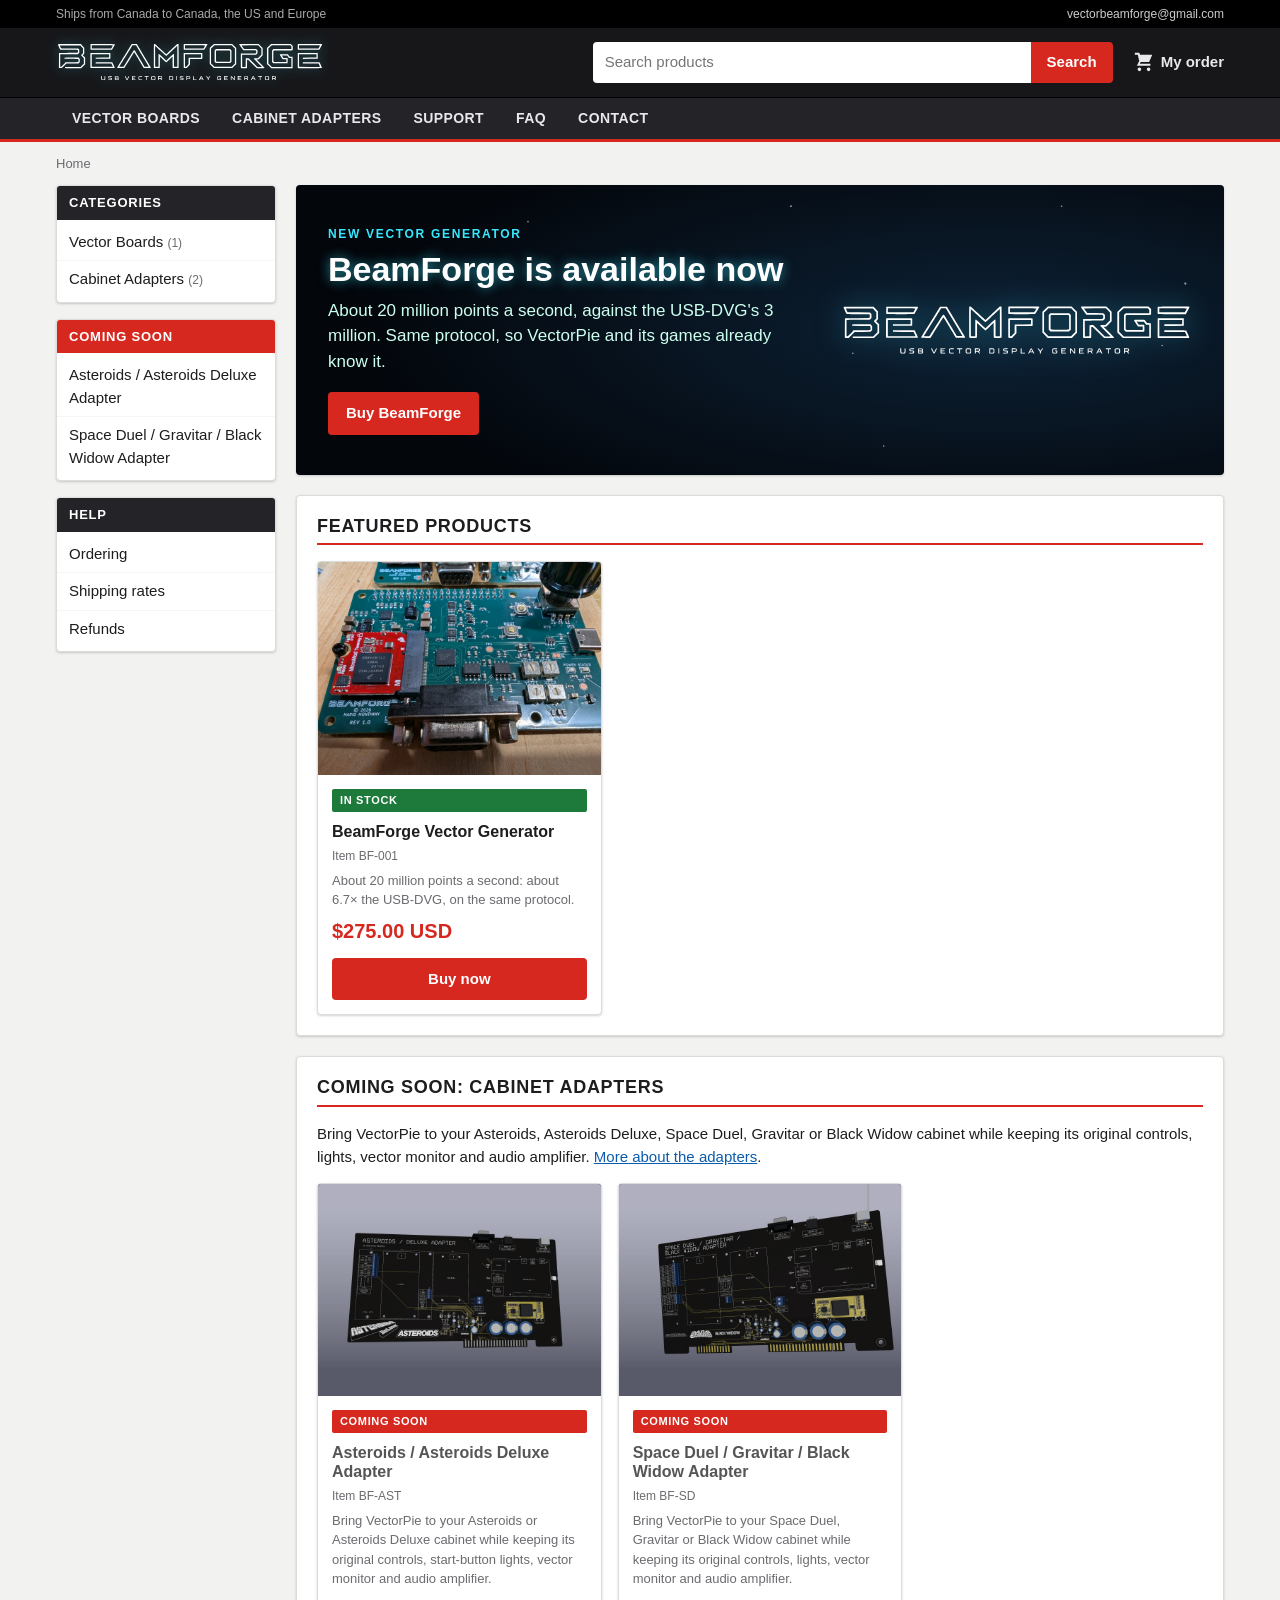
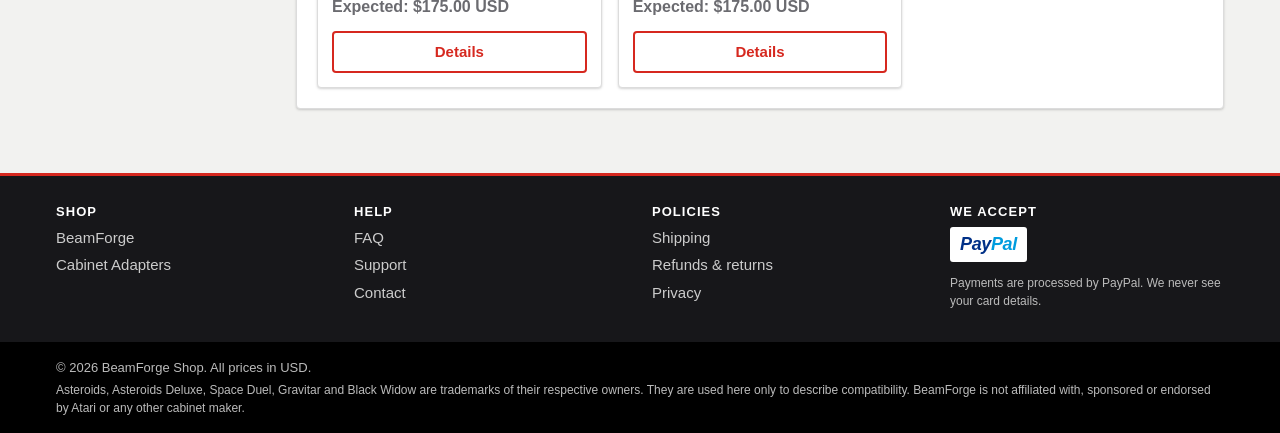
==== website/index.html @ 4fb69a4a "Add BeamForge Shop website and GitHub Pages workflow Static store for BeamForge (275 USD, PayPal hos" ====
<!doctype html>
<html lang="en">
<head>
<meta charset="utf-8">
<meta name="viewport" content="width=device-width, initial-scale=1">
<title>BeamForge Shop: vector generator boards</title>
<meta name="description" content="BeamForge vector generator board for VectorPie: about 20 million points a second on the USB-DVG protocol. Available now.">
<link rel="icon" href="assets/favicon.svg" type="image/svg+xml">
<link rel="stylesheet" href="css/style.css">
<script src="js/products.js" defer></script>
<script src="js/site.js" defer></script>
</head>
<body data-nav="home">
<header id="site-header"></header>
<nav id="crumbs" aria-label="Breadcrumb" data-crumbs="Home"></nav>

<div class="wrap layout">
  <aside id="sidebar" aria-label="Categories"></aside>
  <main>
    <section class="banner" aria-labelledby="banner-title">
      <div class="banner-text">
        <div class="kicker">NEW VECTOR GENERATOR</div>
        <h1 id="banner-title">BeamForge is available now</h1>
        <p>About 20 million points a second, against the USB-DVG's 3 million. Same protocol, so VectorPie and its games already know it.</p>
        <div class="btns">
          <a class="btn" href="beamforge.html">Buy BeamForge</a>
        </div>
      </div>
      <a class="banner-logo" href="beamforge.html" aria-label="BeamForge"><img src="assets/beamforge-logo.svg" alt="BeamForge logo"></a>
    </section>

    <section class="panel">
      <h2 class="section-title" data-grid-title>Featured products</h2>
      <div class="grid" data-grid="featured"></div>
    </section>

    <section class="panel">
      <h2 class="section-title">Coming soon: cabinet adapters</h2>
      <p>Bring VectorPie to your Asteroids, Asteroids Deluxe, Space Duel, Gravitar or Black Widow cabinet while keeping its original controls, lights, vector monitor and audio amplifier. <a href="adapters.html">More about the adapters</a>.</p>
      <div class="grid" data-grid="coming-soon"></div>
    </section>

  </main>
</div>

<footer id="site-footer"></footer>
<noscript><p class="wrap">This shop needs JavaScript to show products and the PayPal button.</p></noscript>
</body>
</html>
---- website/css/style.css ----
/* BeamForge Shop: classic arcade parts store look. */

:root {
  --bg: #f2f2f0;
  --panel: #ffffff;
  --text: #1d1d1f;
  --muted: #6b6b70;
  --line: #dcdcdc;
  --stripe: #f6f6f4;
  --dark: #17171a;
  --dark-2: #232328;
  --dark-text: #e9e9ec;
  --accent: #d6281f;       /* arcade red: prices, buttons */
  --accent-dark: #a91c14;
  --ok: #1d7a3a;
  --vector: #38e8ff;       /* vector glow in illustrations */
  --shadow: 0 1px 3px rgba(0, 0, 0, .12), 0 1px 2px rgba(0, 0, 0, .06);
  --radius: 4px;
  --font: -apple-system, BlinkMacSystemFont, "Segoe UI", Roboto, "Helvetica Neue", Arial, sans-serif;
}

* { box-sizing: border-box; }
html { -webkit-text-size-adjust: 100%; }
body { margin: 0; background: var(--bg); color: var(--text); font: 15px/1.5 var(--font); }
img { max-width: 100%; height: auto; display: block; }
a { color: #0b5cad; }
a:hover { color: var(--accent); }
h1, h2, h3, h4 { line-height: 1.2; margin: 0 0 .5em; }
.wrap { max-width: 1200px; margin: 0 auto; padding: 0 16px; }
.small { font-size: 12px; }
.sr-only { position: absolute; width: 1px; height: 1px; overflow: hidden; clip: rect(0 0 0 0); white-space: nowrap; }
.tba { color: var(--muted); font-style: italic; }
[hidden] { display: none !important; }

/* ---------- header ---------- */
.topbar { background: #000; color: #aaa; font-size: 12px; }
.topbar .wrap { display: flex; justify-content: space-between; gap: 12px; padding-top: 5px; padding-bottom: 5px; }
.topbar a { color: #ccc; text-decoration: none; }
.masthead { background: var(--dark); color: var(--dark-text); }
.masthead .wrap { display: flex; align-items: center; gap: 20px; padding-top: 14px; padding-bottom: 14px; }
.logo { display: flex; align-items: center; text-decoration: none; flex: none; }
.logo img { display: block; filter: drop-shadow(0 0 6px rgba(56, 232, 255, .45)); }
.search { flex: 1; display: flex; max-width: 520px; margin-left: auto; }
.search input { flex: 1; min-width: 0; border: 0; padding: 9px 12px; border-radius: var(--radius) 0 0 var(--radius); font: inherit; }
.search button { border: 0; background: var(--accent); color: #fff; font: inherit; font-weight: 600; padding: 0 16px; border-radius: 0 var(--radius) var(--radius) 0; cursor: pointer; }
.search button:hover { background: var(--accent-dark); }
.my-order { display: flex; align-items: center; gap: 6px; color: var(--dark-text); text-decoration: none; font-weight: 600; flex: none; }
.my-order:hover { color: #fff; }
.menu-toggle { display: none; background: none; border: 0; padding: 6px; cursor: pointer; }
.menu-toggle span { display: block; width: 22px; height: 2px; background: #fff; margin: 4px 0; }

.catbar { background: var(--dark-2); border-top: 1px solid #000; border-bottom: 3px solid var(--accent); }
.catbar .wrap { display: flex; flex-wrap: wrap; }
.catbar a { color: var(--dark-text); text-decoration: none; padding: 10px 16px; font-weight: 600; font-size: 14px; text-transform: uppercase; letter-spacing: .03em; }
.catbar a:hover, .catbar a[aria-current] { background: var(--accent); color: #fff; }

/* ---------- breadcrumbs ---------- */
#crumbs ol { list-style: none; margin: 0; padding: 12px 0; display: flex; flex-wrap: wrap; font-size: 13px; color: var(--muted); }
#crumbs li + li::before { content: "›"; margin: 0 8px; color: #999; }
#crumbs a { color: var(--muted); }

/* ---------- layout ---------- */
.layout { display: grid; grid-template-columns: 220px 1fr; gap: 20px; align-items: start; padding-bottom: 32px; }
main { min-width: 0; }
.panel { background: var(--panel); border: 1px solid var(--line); border-radius: var(--radius); box-shadow: var(--shadow); padding: 20px; margin-bottom: 20px; }
.section-title { font-size: 18px; text-transform: uppercase; letter-spacing: .04em; border-bottom: 2px solid var(--accent); padding-bottom: 6px; margin: 0 0 16px; }

/* ---------- sidebar ---------- */
.side-box { background: var(--panel); border: 1px solid var(--line); border-radius: var(--radius); box-shadow: var(--shadow); margin-bottom: 16px; overflow: hidden; }
.side-box h3 { background: var(--dark-2); color: #fff; font-size: 13px; text-transform: uppercase; letter-spacing: .06em; margin: 0; padding: 9px 12px; }
.side-soon h3 { background: var(--accent); }
.side-list { list-style: none; margin: 0; padding: 4px 0; }
.side-list li { border-bottom: 1px solid var(--stripe); padding: 7px 12px; }
.side-list li:last-child { border-bottom: 0; }
.side-list a { text-decoration: none; color: var(--text); }
.side-list a:hover { color: var(--accent); }
.count { color: var(--muted); font-size: 12px; }

/* ---------- banner ---------- */
.banner { position: relative; overflow: hidden; background: #050a12 url("../assets/banner.svg") center / cover no-repeat; color: #fff; border-radius: var(--radius); box-shadow: var(--shadow); padding: 40px 32px; margin-bottom: 20px; min-height: 240px; display: flex; align-items: center; gap: 32px; }
.banner-text { flex: 1 1 auto; min-width: 0; }
.banner-logo { flex: 0 1 380px; display: block; color: #fff; filter: drop-shadow(0 0 14px rgba(56, 232, 255, .55)); }
.banner-logo img { display: block; width: 100%; height: auto; }
.banner h1 { font-size: 34px; margin: 0 0 8px; text-shadow: 0 0 12px rgba(56, 232, 255, .6); max-width: 560px; }
.banner p { font-size: 17px; max-width: 520px; margin: 0 0 18px; color: #cfe; }
.banner .kicker { font-size: 12px; font-weight: 800; letter-spacing: .14em; color: var(--vector); margin-bottom: 6px; }
.banner .btns { display: flex; flex-wrap: wrap; gap: 10px; }
.banner .countdown { margin: 0 0 18px; }

/* ---------- buttons / badges ---------- */
.btn { display: inline-block; background: var(--accent); color: #fff; border: 0; border-radius: var(--radius); padding: 10px 18px; font: inherit; font-weight: 700; text-decoration: none; cursor: pointer; text-align: center; }
.btn:hover { background: var(--accent-dark); color: #fff; }
.btn-outline { background: transparent; color: var(--accent); box-shadow: inset 0 0 0 2px var(--accent); }
.btn-outline:hover { background: var(--accent); color: #fff; }
.banner .btn-outline { color: #fff; box-shadow: inset 0 0 0 2px #fff; }
.btn-disabled { background: #bbb; cursor: not-allowed; }
.btn-paypal { background: #ffc439; color: #111; width: 100%; font-size: 16px; padding: 12px; }
.btn-paypal:hover { background: #f2b52a; color: #111; }
.badge { display: inline-block; font-size: 11px; font-weight: 800; letter-spacing: .06em; padding: 3px 8px; border-radius: 2px; }
.badge-accent { background: var(--accent); color: #fff; }
.badge-muted { background: #e1e1e1; color: #555; }
.badge-ok { background: var(--ok); color: #fff; }
.paypal-mark { font-weight: 800; font-style: italic; font-size: 18px; letter-spacing: -.02em; }
.paypal-mark b { color: #003087; }
.paypal-mark i { color: #009cde; }
.footer-pay .paypal-mark { background: #fff; padding: 4px 10px; border-radius: 3px; display: inline-block; }

/* ---------- product cards ---------- */
.grid { display: grid; grid-template-columns: repeat(auto-fill, minmax(230px, 1fr)); gap: 16px; }
.card { background: var(--panel); border: 1px solid var(--line); border-radius: var(--radius); box-shadow: var(--shadow); display: flex; flex-direction: column; overflow: hidden; }
.card-img { background: #0a0f18; display: block; aspect-ratio: 4 / 3; }
.card-img img { width: 100%; height: 100%; object-fit: cover; }
.card-body { padding: 14px; display: flex; flex-direction: column; gap: 6px; flex: 1; }
.card-body h3 { font-size: 16px; margin: 4px 0 0; }
.card-body h3 a { color: var(--text); text-decoration: none; }
.card-body h3 a:hover { color: var(--accent); }
.card-body .tagline { color: var(--muted); font-size: 13px; margin: 0; flex: 1; }
.card-body .btn { margin-top: 6px; }
.card-muted .card-img img { filter: grayscale(.35) opacity(.85); }
.card-muted .card-body h3 a { color: #555; }
.sku { color: var(--muted); font-size: 12px; margin: 0; }
.price { color: var(--accent); font-weight: 800; font-size: 20px; }
.price-big { font-size: 32px; margin: 6px 0; }
.price-tba { color: var(--muted); font-size: 16px; font-weight: 700; }
.price-big.price-tba { font-size: 20px; }
.empty { color: var(--muted); }

/* ---------- product page ---------- */
.product-top { display: grid; grid-template-columns: minmax(0, 1.1fr) minmax(0, 1fr); gap: 28px; }
.gallery-main { background: #0a0f18; border: 1px solid var(--line); border-radius: var(--radius); aspect-ratio: 4 / 3; overflow: hidden; }
.gallery-main img { width: 100%; height: 100%; object-fit: contain; }
.gallery-thumbs { display: flex; gap: 8px; margin-top: 8px; }
.thumb { width: 76px; aspect-ratio: 4 / 3; padding: 0; background: #0a0f18; border: 2px solid var(--line); border-radius: var(--radius); cursor: pointer; overflow: hidden; }
.thumb img { width: 100%; height: 100%; object-fit: cover; }
.thumb.is-active, .thumb:hover { border-color: var(--accent); }
.buybox h1 { font-size: 26px; margin-bottom: 2px; }
.status-line { margin: 4px 0 14px; }
.deposit { margin: 0 0 8px; }
.buy { margin: 6px 0 8px; max-width: 360px; }
.buy-note { font-size: 13px; color: var(--muted); margin: 8px 0 14px; }
.highlights { margin: 0 0 14px; padding-left: 20px; }
.highlights li { margin: 3px 0; }
.trust { display: flex; align-items: center; gap: 10px; font-size: 13px; color: var(--muted); border-top: 1px solid var(--line); padding-top: 12px; }
.trust .paypal-mark { background: #fff; border: 1px solid var(--line); padding: 3px 8px; border-radius: 3px; flex: none; }
.error { color: var(--accent-dark); }

.countdown { display: flex; gap: 8px; margin: 4px 0 8px; }
.cd-cell { background: var(--dark); color: #fff; border-radius: var(--radius); padding: 8px 10px; min-width: 62px; text-align: center; box-shadow: inset 0 0 0 1px #333; }
.cd-cell b { display: block; font-size: 24px; font-variant-numeric: tabular-nums; color: var(--vector); text-shadow: 0 0 8px rgba(56, 232, 255, .5); }
.cd-cell small { font-size: 10px; text-transform: uppercase; letter-spacing: .08em; color: #aaa; }
.cd-open { font-weight: 700; color: var(--ok); }


/* tabs */
.tabs { margin-top: 28px; }
.tablist { display: flex; flex-wrap: wrap; border-bottom: 2px solid var(--accent); gap: 2px; }
.tablist button { background: #e6e6e4; border: 1px solid var(--line); border-bottom: 0; border-radius: var(--radius) var(--radius) 0 0; padding: 9px 16px; font: inherit; font-weight: 600; cursor: pointer; color: var(--text); }
.tablist button[aria-selected=true] { background: var(--accent); color: #fff; border-color: var(--accent); }
.tabpanel { padding: 18px 2px 0; }
.tabpanel h3 { font-size: 17px; margin-top: 1.2em; }
.tabpanel h3:first-child { margin-top: 0; }

/* tables */
.table-wrap { overflow-x: auto; }
table.striped { width: 100%; border-collapse: collapse; font-size: 14px; margin-bottom: 16px; }
table.striped th, table.striped td { text-align: left; padding: 8px 12px; border-bottom: 1px solid var(--line); vertical-align: top; }
table.striped thead th { background: var(--dark-2); color: #fff; font-weight: 600; }
table.striped tbody tr:nth-child(odd) { background: var(--stripe); }
table.striped tbody th { width: 34%; font-weight: 600; }

/* text pages */
.prose { max-width: 760px; }
.prose h2 { font-size: 20px; margin-top: 1.6em; padding-top: 4px; }
.prose h2:first-child { margin-top: 0; }
.prose h3 { font-size: 16px; margin-top: 1.2em; }
.prose dt { font-weight: 700; margin-top: 12px; }
.prose dd { margin: 4px 0 0; }
.callout { background: #fff7e0; border-left: 4px solid #e5a400; padding: 10px 14px; border-radius: 0 var(--radius) var(--radius) 0; margin: 12px 0; }
.toc { display: flex; flex-wrap: wrap; gap: 8px; margin-bottom: 16px; }
.toc a { background: var(--stripe); border: 1px solid var(--line); padding: 4px 10px; border-radius: 20px; text-decoration: none; font-size: 13px; color: var(--text); }

.adapter { display: grid; grid-template-columns: 260px 1fr; gap: 20px; }
.adapter figure { margin: 0; }
.adapter img { display: block; width: 100%; border-radius: var(--radius); background: #0a0f18; }


/* ---------- footer ---------- */
#site-footer { background: var(--dark); color: #bbb; border-top: 3px solid var(--accent); margin-top: 12px; }
.footer-cols { display: grid; grid-template-columns: repeat(4, 1fr); gap: 24px; padding-top: 28px; padding-bottom: 20px; }
#site-footer h4 { color: #fff; font-size: 13px; text-transform: uppercase; letter-spacing: .08em; }
#site-footer ul { list-style: none; margin: 0; padding: 0; }
#site-footer li { margin: 5px 0; }
#site-footer a { color: #ccc; text-decoration: none; }
#site-footer a:hover { color: #fff; text-decoration: underline; }
.footer-legal { background: #000; padding: 12px 0; font-size: 13px; }
.footer-legal p { margin: 4px 0; }

/* ---------- phones / tablets ---------- */
@media (max-width: 900px) {
  .layout { grid-template-columns: 1fr; }
  .banner { flex-direction: column-reverse; align-items: stretch; gap: 20px; }
  .banner-logo { flex-basis: auto; width: min(100%, 320px); align-self: center; }
  #sidebar { order: 2; }
  .product-top { grid-template-columns: 1fr; }
  .footer-cols { grid-template-columns: 1fr 1fr; }
}
@media (max-width: 700px) {
  .menu-toggle { display: block; }
  .masthead .wrap { flex-wrap: wrap; gap: 12px; }
  .logo img { width: 180px; height: auto; }
  .my-order { margin-left: auto; }
  .my-order span { display: none; }
  .search { order: 3; flex-basis: 100%; max-width: none; }
  .catbar { display: none; }
  .nav-open .catbar { display: block; }
  .catbar .wrap { flex-direction: column; padding: 0; }
  .catbar a { border-top: 1px solid #000; }
  .topbar .topbar-right { display: none; }
  .banner { padding: 28px 20px; }
  .banner h1 { font-size: 26px; }
  .adapter { grid-template-columns: 1fr; }
  .panel { padding: 16px; }
  .cd-cell { min-width: 0; flex: 1; padding: 6px 4px; }
  .cd-cell b { font-size: 20px; }
}
.plus-ship { font-size: 14px; font-weight: 400; color: var(--muted); }
.plus-ship a { color: var(--muted); }
.price-expected { color: var(--muted); font-size: 16px; }
.expected-price { margin: 8px 0 0; }
.expected-price b { color: var(--accent); font-size: 18px; }
.gallery-caption { font-size: 12px; color: var(--muted); margin: 6px 0 0; min-height: 1.5em; }
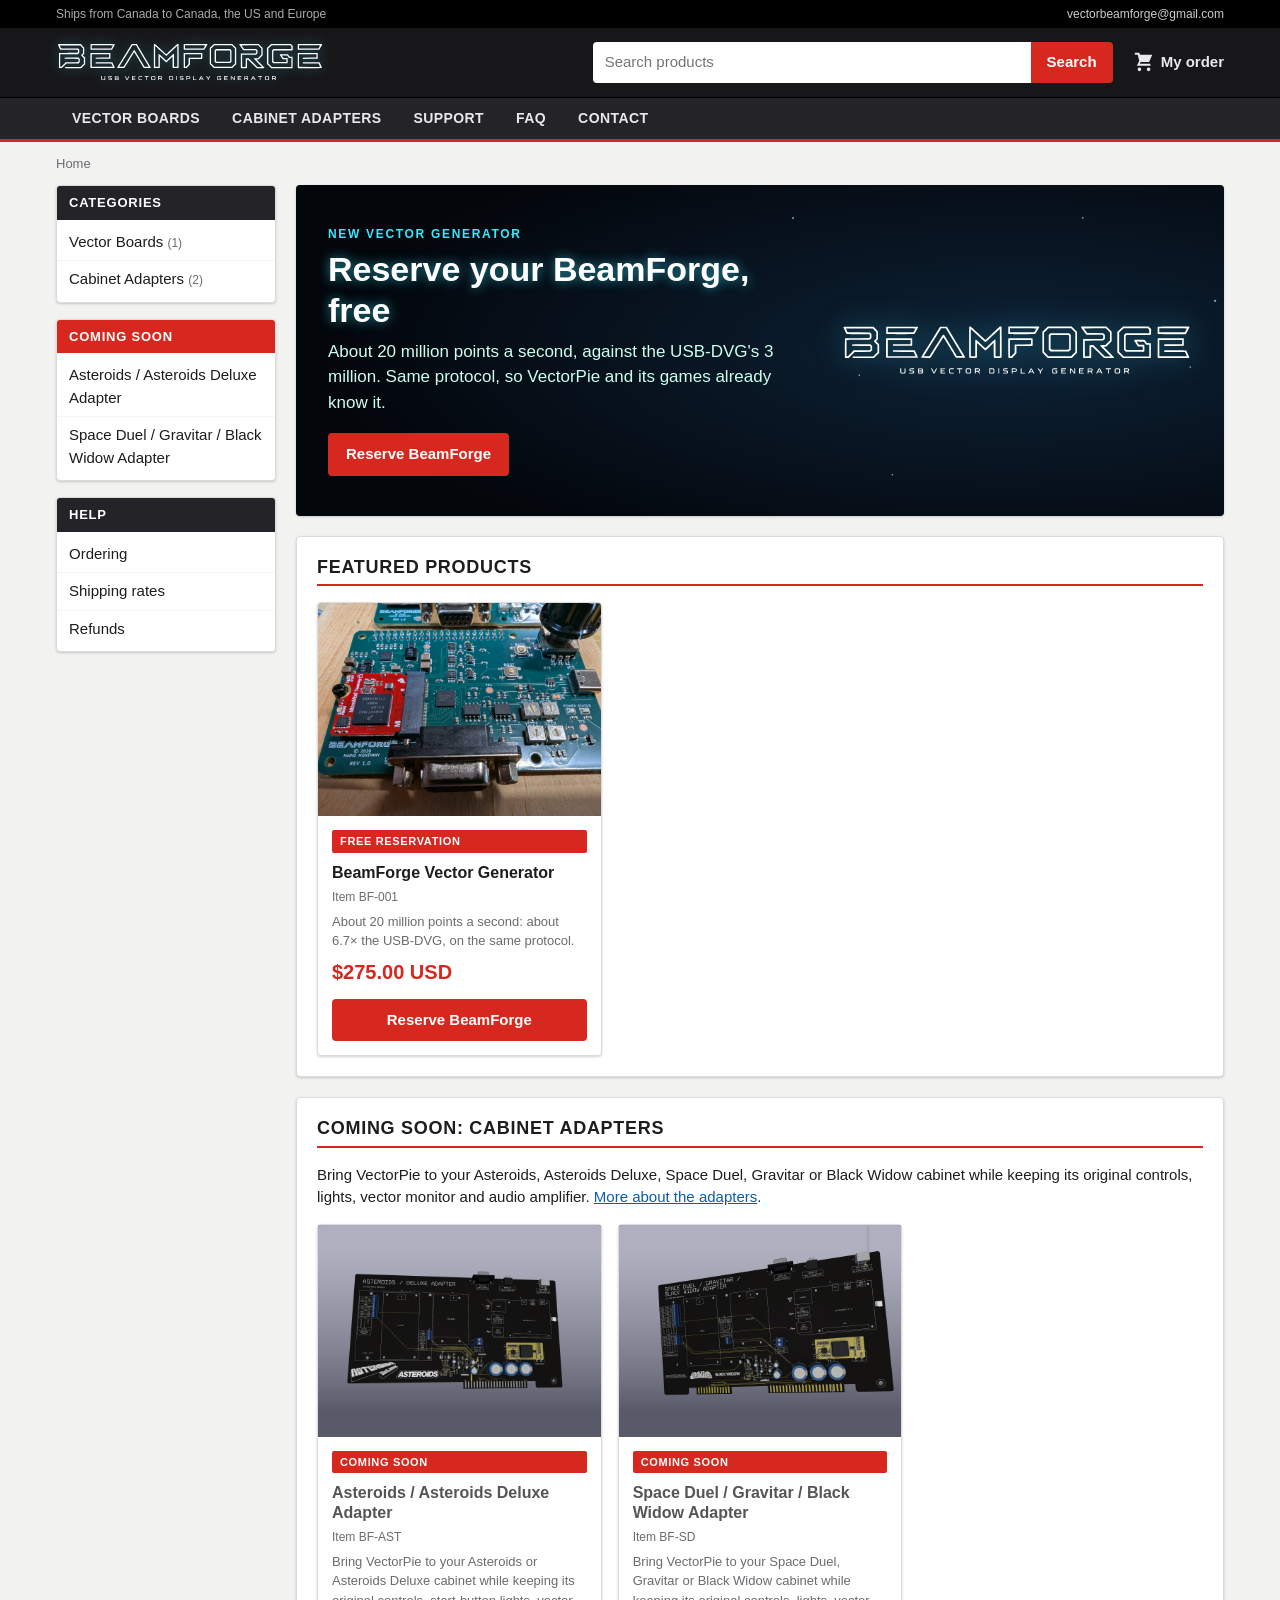
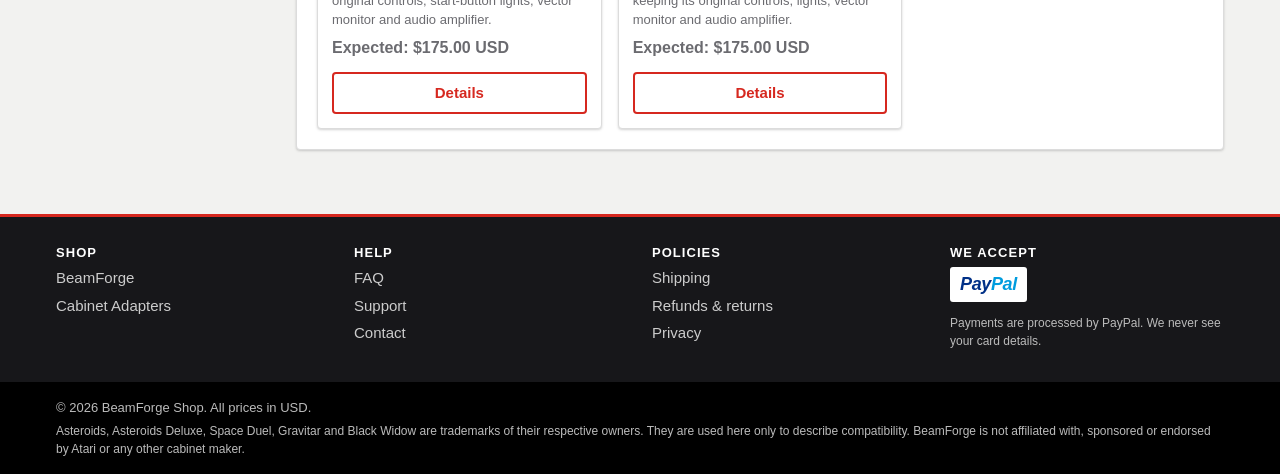
==== commit 3b2b527a: "Shop: free BeamForge reservation list instead of direct sales BeamForge now takes free reservations " ====
--- a/website/index.html
+++ b/website/index.html
@@ -4,7 +4,7 @@
 <meta charset="utf-8">
 <meta name="viewport" content="width=device-width, initial-scale=1">
 <title>BeamForge Shop: vector generator boards</title>
-<meta name="description" content="BeamForge vector generator board for VectorPie: about 20 million points a second on the USB-DVG protocol. Available now.">
+<meta name="description" content="BeamForge vector generator board for VectorPie: about 20 million points a second on the USB-DVG protocol. Free reservations are open for the first production run.">
 <link rel="icon" href="assets/favicon.svg" type="image/svg+xml">
 <link rel="stylesheet" href="css/style.css">
 <script src="js/products.js" defer></script>
@@ -20,10 +20,10 @@
     <section class="banner" aria-labelledby="banner-title">
       <div class="banner-text">
         <div class="kicker">NEW VECTOR GENERATOR</div>
-        <h1 id="banner-title">BeamForge is available now</h1>
+        <h1 id="banner-title">Reserve your BeamForge, free</h1>
         <p>About 20 million points a second, against the USB-DVG's 3 million. Same protocol, so VectorPie and its games already know it.</p>
         <div class="btns">
-          <a class="btn" href="beamforge.html">Buy BeamForge</a>
+          <a class="btn" href="reserve.html">Reserve BeamForge</a>
         </div>
       </div>
       <a class="banner-logo" href="beamforge.html" aria-label="BeamForge"><img src="assets/beamforge-logo.svg" alt="BeamForge logo"></a>
--- a/website/css/style.css
+++ b/website/css/style.css
@@ -138,6 +138,7 @@
 .deposit { margin: 0 0 8px; }
 .buy { margin: 6px 0 8px; max-width: 360px; }
 .buy-note { font-size: 13px; color: var(--muted); margin: 8px 0 14px; }
+.btn-reserve { display: block; width: 100%; box-sizing: border-box; font-size: 16px; padding: 12px; margin: 0 0 16px; }
 .highlights { margin: 0 0 14px; padding-left: 20px; }
 .highlights li { margin: 3px 0; }
 .trust { display: flex; align-items: center; gap: 10px; font-size: 13px; color: var(--muted); border-top: 1px solid var(--line); padding-top: 12px; }
@@ -196,7 +197,56 @@
 .footer-legal p { margin: 4px 0; }
 
 /* ---------- phones / tablets ---------- */
+/* ---------- reservation page ---------- */
+.rsv-hero { display: flex; align-items: center; gap: 28px; background: #050a12 url("../assets/banner.svg") center / cover no-repeat; color: #fff; border-radius: var(--radius); box-shadow: var(--shadow); padding: 32px; margin-bottom: 20px; }
+.rsv-hero-text { flex: 1 1 auto; min-width: 0; }
+.rsv-hero .kicker { font-size: 12px; font-weight: 800; letter-spacing: .14em; color: var(--vector); margin-bottom: 6px; }
+.rsv-hero h1 { font-size: 34px; margin: 0 0 8px; text-shadow: 0 0 12px rgba(56, 232, 255, .6); }
+.rsv-hero p { font-size: 17px; color: #cfe; margin: 0 0 18px; max-width: 460px; }
+.rsv-price { display: inline-flex; align-items: baseline; flex-wrap: wrap; gap: 4px 10px; background: rgba(255, 255, 255, .07); border: 1px solid rgba(56, 232, 255, .35); border-radius: var(--radius); padding: 8px 14px; }
+.rsv-price-main { font-size: 26px; font-weight: 800; color: #fff; }
+.rsv-price-sub { font-size: 13px; color: #9fb3c0; }
+.rsv-hero-img { flex: 0 1 300px; display: block; border-radius: var(--radius); overflow: hidden; border: 1px solid rgba(56, 232, 255, .35); box-shadow: 0 0 24px rgba(56, 232, 255, .25); }
+.rsv-hero-img img { display: block; width: 100%; aspect-ratio: 4 / 3; object-fit: cover; }
+
+.rsv-grid { display: grid; grid-template-columns: minmax(0, 1fr) 380px; gap: 20px; align-items: start; }
+.rsv-h2 { font-size: 18px; margin: 0 0 14px; }
+.rsv-steps { list-style: none; padding: 0; margin: 0; display: grid; gap: 14px; }
+.rsv-steps li { display: flex; gap: 14px; align-items: flex-start; }
+.rsv-steps p { margin: 2px 0 0; color: var(--muted); }
+.rsv-num { flex: none; width: 34px; height: 34px; border-radius: 50%; background: var(--accent); color: #fff; font-weight: 800; display: grid; place-items: center; }
+.rsv-facts { margin: 0; padding: 0; list-style: none; display: grid; gap: 8px; }
+.rsv-facts li { padding-left: 24px; position: relative; }
+.rsv-facts li::before { content: "✓"; position: absolute; left: 0; color: var(--ok); font-weight: 800; }
+.rsv-more { margin: 14px 0 0; font-size: 14px; }
+.rsv-note { font-size: 13px; color: var(--muted); margin: 0 4px; }
+
+.rsv-side { position: sticky; top: 16px; }
+.reserve { background: var(--panel); border: 1px solid var(--line); border-radius: var(--radius); box-shadow: 0 6px 20px rgba(0, 0, 0, .10); overflow: hidden; }
+.reserve-head { background: var(--dark); color: #fff; padding: 16px 20px; border-bottom: 3px solid var(--accent); }
+.reserve-head h2 { font-size: 20px; margin: 0 0 2px; }
+.reserve-head p { margin: 0; font-size: 13px; color: var(--vector); letter-spacing: .02em; }
+.reserve-body { display: grid; gap: 12px; padding: 18px 20px 20px; }
+.reserve label { display: grid; gap: 5px; font-size: 13px; font-weight: 700; }
+.reserve .opt { font-weight: 400; color: var(--muted); }
+.reserve input, .reserve select, .reserve textarea { font: inherit; font-weight: 400; padding: 10px 12px; border: 1px solid #c8c8cc; border-radius: var(--radius); background: #fff; width: 100%; box-sizing: border-box; }
+.reserve input:focus, .reserve select:focus, .reserve textarea:focus { outline: none; border-color: var(--accent); box-shadow: 0 0 0 3px rgba(214, 40, 31, .15); }
+.reserve-row { display: grid; grid-template-columns: 1fr 96px; gap: 12px; }
+.reserve-submit { width: 100%; font-size: 17px; padding: 13px; margin-top: 4px; }
+.reserve-fine { font-size: 12px; color: var(--muted); margin: 0; text-align: center; }
+.reserve .hp { position: absolute; left: -9999px; width: 1px; height: 1px; }
+.reserve-done { background: var(--panel); border: 1px solid var(--line); border-top: 4px solid var(--ok); border-radius: var(--radius); box-shadow: 0 6px 20px rgba(0, 0, 0, .10); padding: 24px 20px; text-align: center; }
+.reserve-done h2 { font-size: 20px; margin: 10px 0 6px; }
+.reserve-done p { margin: 0 0 10px; }
+.reserve-check { width: 52px; height: 52px; margin: 0 auto; border-radius: 50%; background: var(--ok); color: #fff; font-size: 28px; font-weight: 800; display: grid; place-items: center; }
+
 @media (max-width: 900px) {
+  .rsv-grid { grid-template-columns: 1fr; }
+  .rsv-side { position: static; order: -1; }
+  .rsv-hero { flex-direction: column; align-items: stretch; gap: 18px; padding: 22px; }
+  .rsv-hero-img img { aspect-ratio: 16 / 7; }
+  .rsv-hero-img { flex-basis: auto; }
+  .rsv-hero h1 { font-size: 28px; }
   .layout { grid-template-columns: 1fr; }
   .banner { flex-direction: column-reverse; align-items: stretch; gap: 20px; }
   .banner-logo { flex-basis: auto; width: min(100%, 320px); align-self: center; }
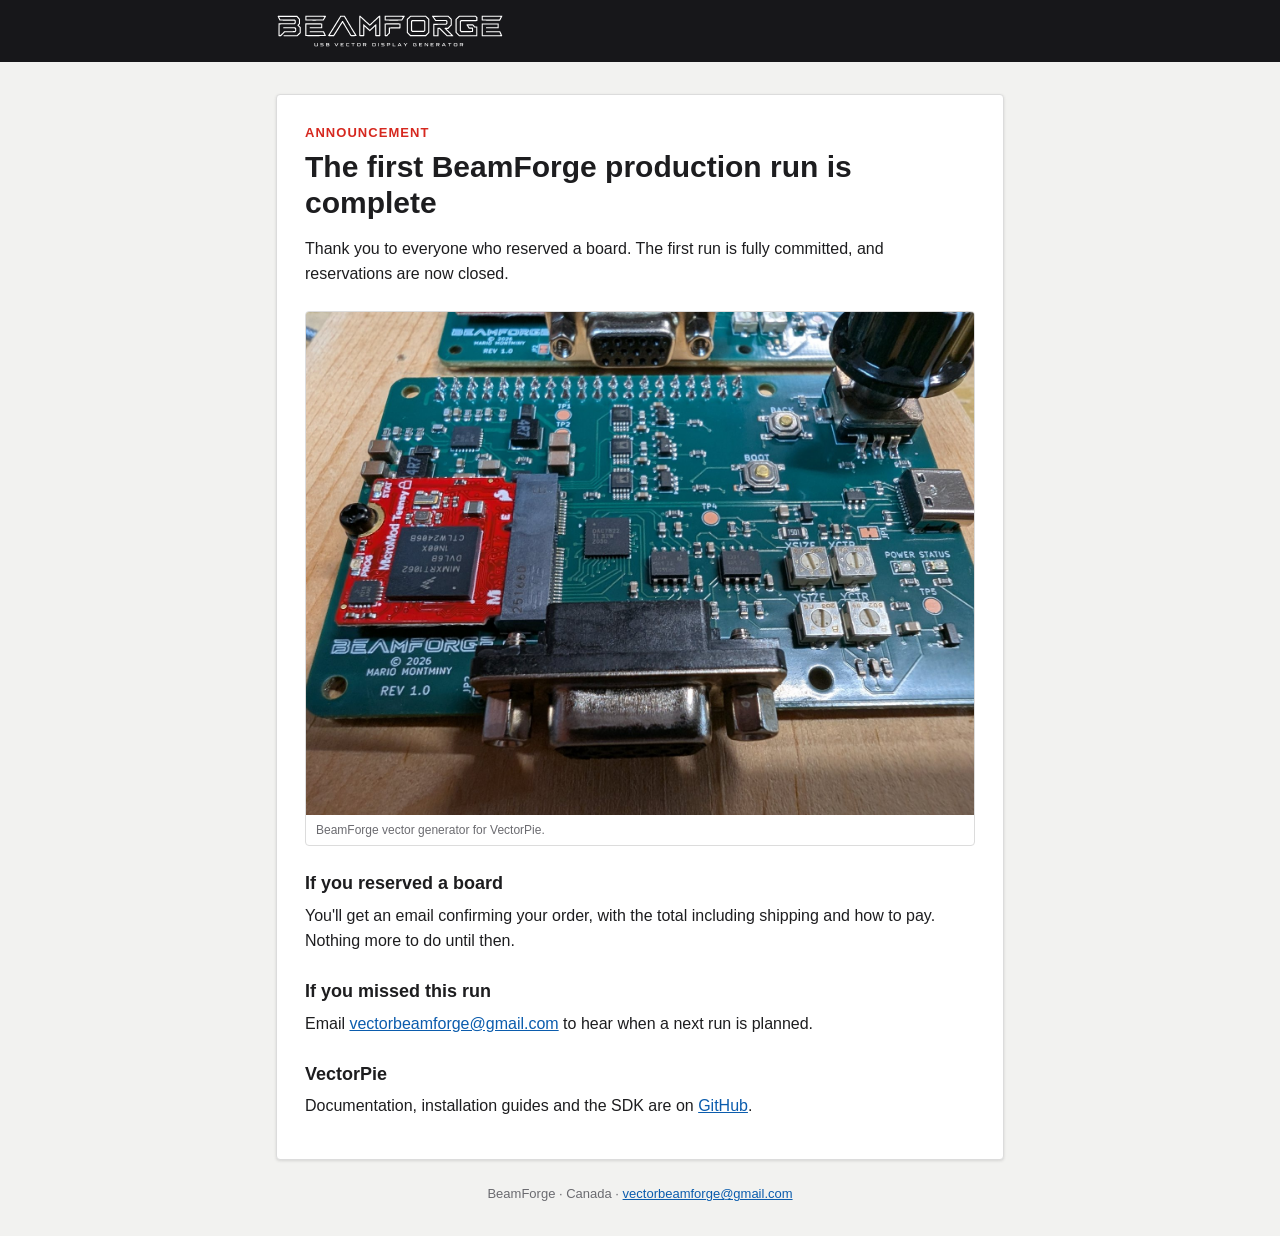
==== commit dd596e10: "Shop: replace with first production run complete announcement Co-Authored-By: Claude Opus 5.5 <norep" ====
--- a/website/index.html
+++ b/website/index.html
@@ -3,47 +3,61 @@
 <head>
 <meta charset="utf-8">
 <meta name="viewport" content="width=device-width, initial-scale=1">
-<title>BeamForge Shop: vector generator boards</title>
-<meta name="description" content="BeamForge vector generator board for VectorPie: about 20 million points a second on the USB-DVG protocol. Free reservations are open for the first production run.">
+<title>BeamForge: first production run complete</title>
+<meta name="description" content="The first BeamForge production run is complete and reservations are closed. Reserved buyers will be emailed with their order details.">
 <link rel="icon" href="assets/favicon.svg" type="image/svg+xml">
-<link rel="stylesheet" href="css/style.css">
-<script src="js/products.js" defer></script>
-<script src="js/site.js" defer></script>
+<style>
+  :root {
+    --bg: #f2f2f0; --panel: #fff; --text: #1d1d1f; --muted: #6b6b70; --line: #dcdcdc;
+    --dark: #17171a; --dark-text: #e9e9ec; --accent: #d6281f;
+    --font: -apple-system, BlinkMacSystemFont, "Segoe UI", Roboto, "Helvetica Neue", Arial, sans-serif;
+  }
+  * { box-sizing: border-box; }
+  body { margin: 0; background: var(--bg); color: var(--text); font: 16px/1.55 var(--font); }
+  img { max-width: 100%; height: auto; display: block; }
+  a { color: #0b5cad; }
+  a:hover { color: var(--accent); }
+  header { background: var(--dark); color: var(--dark-text); }
+  header .wrap { display: flex; align-items: center; gap: 12px; padding-top: 14px; padding-bottom: 14px; font-weight: 700; letter-spacing: .02em; }
+  header img { height: 34px; width: auto; }
+  .wrap { max-width: 760px; margin: 0 auto; padding: 0 16px; }
+  main.wrap { padding-top: 32px; padding-bottom: 24px; }
+  .panel { background: var(--panel); border: 1px solid var(--line); border-radius: 4px; box-shadow: 0 1px 3px rgba(0,0,0,.12); padding: 28px; }
+  .kicker { color: var(--accent); font-weight: 700; font-size: 13px; letter-spacing: .08em; }
+  h1 { font-size: 30px; line-height: 1.2; margin: 6px 0 16px; }
+  .photo { margin: 24px 0; border-radius: 4px; overflow: hidden; border: 1px solid var(--line); }
+  .photo figcaption { font-size: 12px; color: var(--muted); padding: 6px 10px; }
+  h2 { font-size: 18px; margin: 24px 0 6px; }
+  p { margin: 0 0 12px; }
+  footer { color: var(--muted); font-size: 13px; text-align: center; padding: 0 0 32px; }
+  @media (max-width: 520px) { .panel { padding: 20px; } h1 { font-size: 24px; } }
+</style>
 </head>
-<body data-nav="home">
-<header id="site-header"></header>
-<nav id="crumbs" aria-label="Breadcrumb" data-crumbs="Home"></nav>
+<body>
+<header><div class="wrap"><img src="assets/beamforge-logo.svg" alt="BeamForge"></div></header>
 
-<div class="wrap layout">
-  <aside id="sidebar" aria-label="Categories"></aside>
-  <main>
-    <section class="banner" aria-labelledby="banner-title">
-      <div class="banner-text">
-        <div class="kicker">NEW VECTOR GENERATOR</div>
-        <h1 id="banner-title">Reserve your BeamForge, free</h1>
-        <p>About 20 million points a second, against the USB-DVG's 3 million. Same protocol, so VectorPie and its games already know it.</p>
-        <div class="btns">
-          <a class="btn" href="reserve.html">Reserve BeamForge</a>
-        </div>
-      </div>
-      <a class="banner-logo" href="beamforge.html" aria-label="BeamForge"><img src="assets/beamforge-logo.svg" alt="BeamForge logo"></a>
-    </section>
+<main class="wrap">
+  <section class="panel">
+    <div class="kicker">ANNOUNCEMENT</div>
+    <h1>The first BeamForge production run is complete</h1>
+    <p>Thank you to everyone who reserved a board. The first run is fully committed, and reservations are now closed.</p>
 
-    <section class="panel">
-      <h2 class="section-title" data-grid-title>Featured products</h2>
-      <div class="grid" data-grid="featured"></div>
-    </section>
+    <figure class="photo">
+      <img src="assets/beamforge-photo-rev1.jpg" alt="BeamForge board">
+      <figcaption>BeamForge vector generator for VectorPie.</figcaption>
+    </figure>
 
-    <section class="panel">
-      <h2 class="section-title">Coming soon: cabinet adapters</h2>
-      <p>Bring VectorPie to your Asteroids, Asteroids Deluxe, Space Duel, Gravitar or Black Widow cabinet while keeping its original controls, lights, vector monitor and audio amplifier. <a href="adapters.html">More about the adapters</a>.</p>
-      <div class="grid" data-grid="coming-soon"></div>
-    </section>
+    <h2>If you reserved a board</h2>
+    <p>You'll get an email confirming your order, with the total including shipping and how to pay. Nothing more to do until then.</p>
 
-  </main>
-</div>
+    <h2>If you missed this run</h2>
+    <p>Email <a href="mailto:vectorbeamforge@gmail.com">vectorbeamforge@gmail.com</a> to hear when a next run is planned.</p>
 
-<footer id="site-footer"></footer>
-<noscript><p class="wrap">This shop needs JavaScript to show products and the PayPal button.</p></noscript>
+    <h2>VectorPie</h2>
+    <p>Documentation, installation guides and the SDK are on <a href="https://github.com/Goldfinch2/VectorPie#readme">GitHub</a>.</p>
+  </section>
+</main>
+
+<footer>BeamForge · Canada · <a href="mailto:vectorbeamforge@gmail.com">vectorbeamforge@gmail.com</a></footer>
 </body>
 </html>
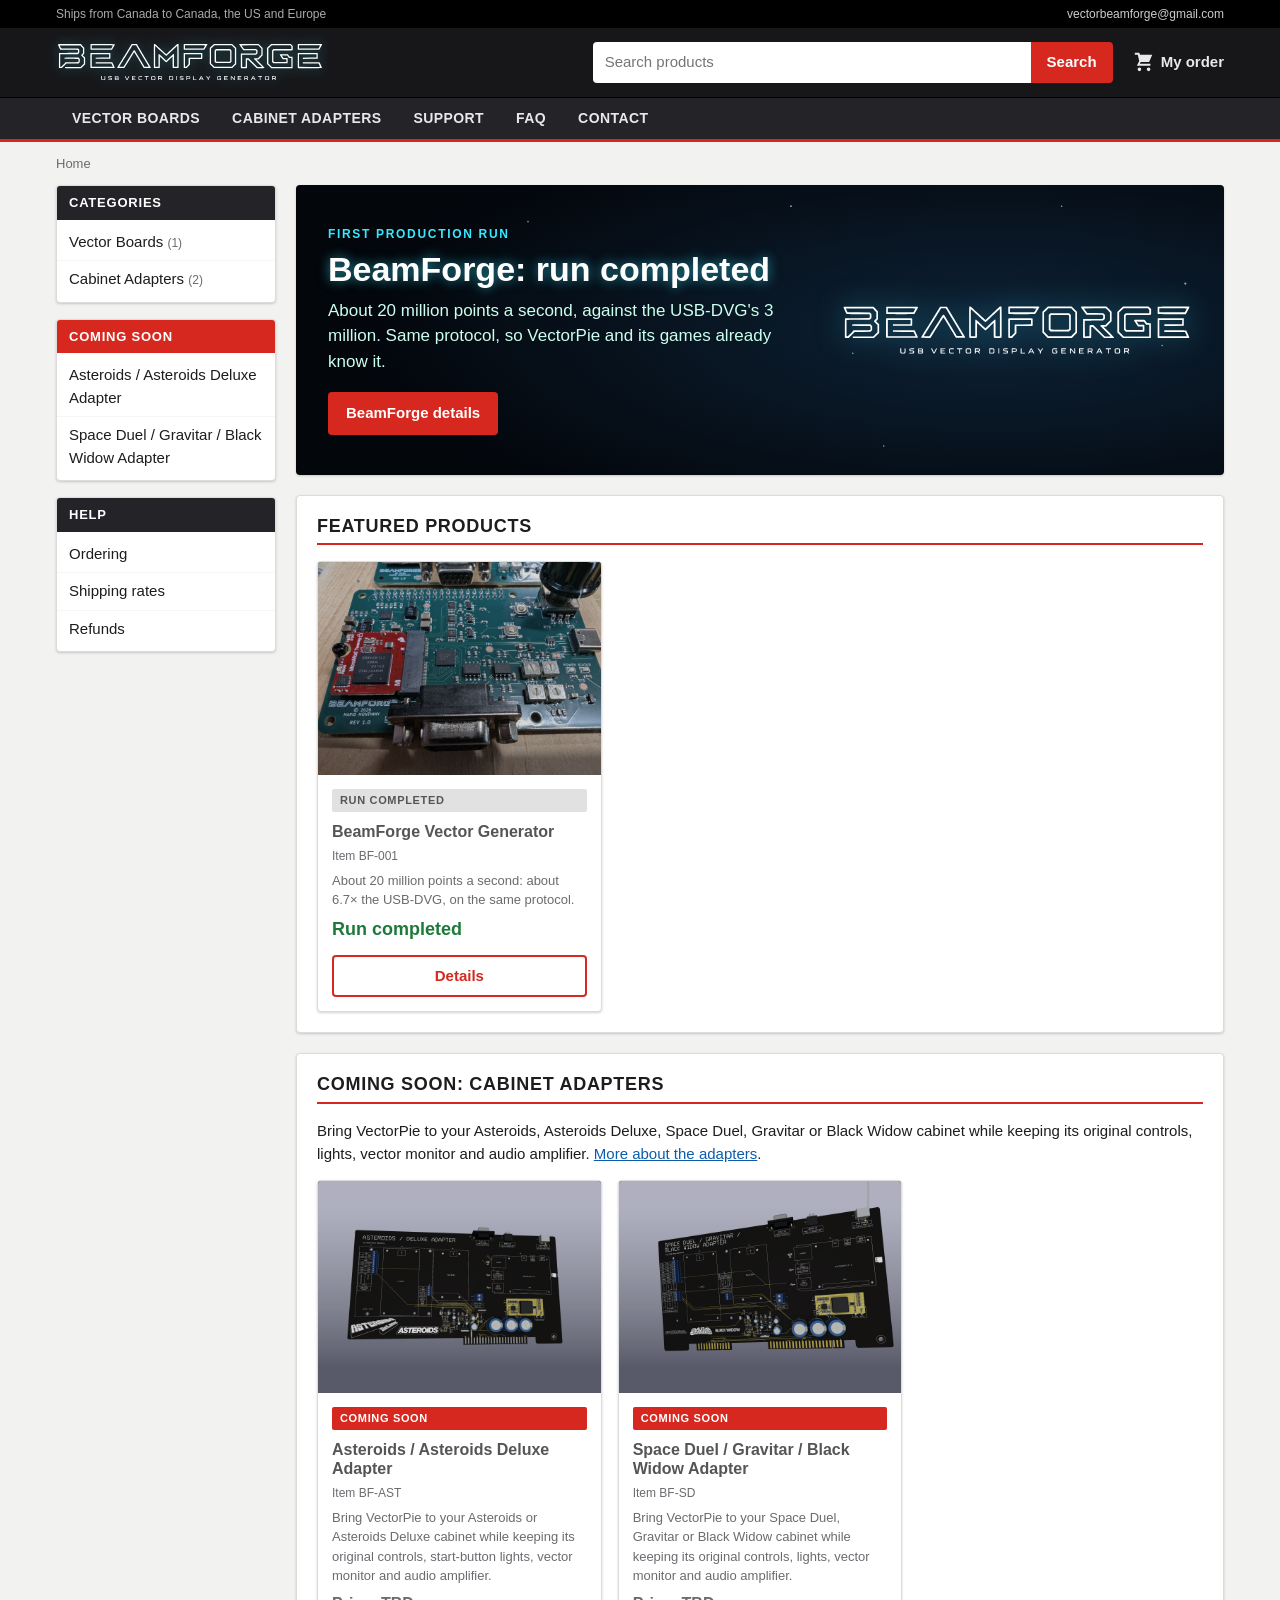
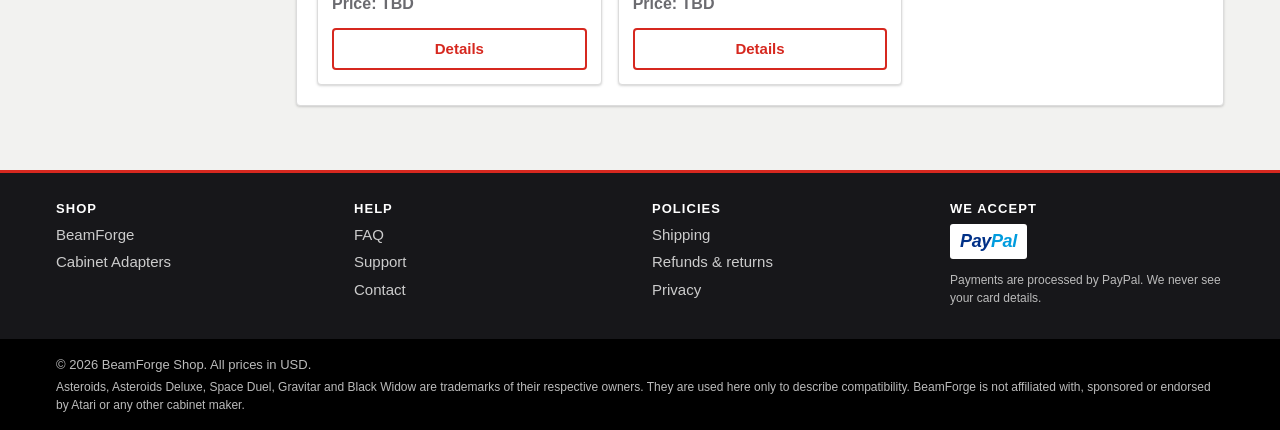
==== commit a05cf53d: "Shop: reinstate site, BeamForge run completed, prices TBD Co-Authored-By: Claude Opus 5.5 <noreply@a" ====
--- a/website/index.html
+++ b/website/index.html
@@ -3,61 +3,47 @@
 <head>
 <meta charset="utf-8">
 <meta name="viewport" content="width=device-width, initial-scale=1">
-<title>BeamForge: first production run complete</title>
-<meta name="description" content="The first BeamForge production run is complete and reservations are closed. Reserved buyers will be emailed with their order details.">
+<title>BeamForge Shop: vector generator boards</title>
+<meta name="description" content="BeamForge vector generator board for VectorPie: about 20 million points a second on the USB-DVG protocol. The first production run is complete.">
 <link rel="icon" href="assets/favicon.svg" type="image/svg+xml">
-<style>
-  :root {
-    --bg: #f2f2f0; --panel: #fff; --text: #1d1d1f; --muted: #6b6b70; --line: #dcdcdc;
-    --dark: #17171a; --dark-text: #e9e9ec; --accent: #d6281f;
-    --font: -apple-system, BlinkMacSystemFont, "Segoe UI", Roboto, "Helvetica Neue", Arial, sans-serif;
-  }
-  * { box-sizing: border-box; }
-  body { margin: 0; background: var(--bg); color: var(--text); font: 16px/1.55 var(--font); }
-  img { max-width: 100%; height: auto; display: block; }
-  a { color: #0b5cad; }
-  a:hover { color: var(--accent); }
-  header { background: var(--dark); color: var(--dark-text); }
-  header .wrap { display: flex; align-items: center; gap: 12px; padding-top: 14px; padding-bottom: 14px; font-weight: 700; letter-spacing: .02em; }
-  header img { height: 34px; width: auto; }
-  .wrap { max-width: 760px; margin: 0 auto; padding: 0 16px; }
-  main.wrap { padding-top: 32px; padding-bottom: 24px; }
-  .panel { background: var(--panel); border: 1px solid var(--line); border-radius: 4px; box-shadow: 0 1px 3px rgba(0,0,0,.12); padding: 28px; }
-  .kicker { color: var(--accent); font-weight: 700; font-size: 13px; letter-spacing: .08em; }
-  h1 { font-size: 30px; line-height: 1.2; margin: 6px 0 16px; }
-  .photo { margin: 24px 0; border-radius: 4px; overflow: hidden; border: 1px solid var(--line); }
-  .photo figcaption { font-size: 12px; color: var(--muted); padding: 6px 10px; }
-  h2 { font-size: 18px; margin: 24px 0 6px; }
-  p { margin: 0 0 12px; }
-  footer { color: var(--muted); font-size: 13px; text-align: center; padding: 0 0 32px; }
-  @media (max-width: 520px) { .panel { padding: 20px; } h1 { font-size: 24px; } }
-</style>
+<link rel="stylesheet" href="css/style.css">
+<script src="js/products.js" defer></script>
+<script src="js/site.js" defer></script>
 </head>
-<body>
-<header><div class="wrap"><img src="assets/beamforge-logo.svg" alt="BeamForge"></div></header>
+<body data-nav="home">
+<header id="site-header"></header>
+<nav id="crumbs" aria-label="Breadcrumb" data-crumbs="Home"></nav>
 
-<main class="wrap">
-  <section class="panel">
-    <div class="kicker">ANNOUNCEMENT</div>
-    <h1>The first BeamForge production run is complete</h1>
-    <p>Thank you to everyone who reserved a board. The first run is fully committed, and reservations are now closed.</p>
+<div class="wrap layout">
+  <aside id="sidebar" aria-label="Categories"></aside>
+  <main>
+    <section class="banner" aria-labelledby="banner-title">
+      <div class="banner-text">
+        <div class="kicker">FIRST PRODUCTION RUN</div>
+        <h1 id="banner-title">BeamForge: run completed</h1>
+        <p>About 20 million points a second, against the USB-DVG's 3 million. Same protocol, so VectorPie and its games already know it.</p>
+        <div class="btns">
+          <a class="btn" href="beamforge.html">BeamForge details</a>
+        </div>
+      </div>
+      <a class="banner-logo" href="beamforge.html" aria-label="BeamForge"><img src="assets/beamforge-logo.svg" alt="BeamForge logo"></a>
+    </section>
 
-    <figure class="photo">
-      <img src="assets/beamforge-photo-rev1.jpg" alt="BeamForge board">
-      <figcaption>BeamForge vector generator for VectorPie.</figcaption>
-    </figure>
+    <section class="panel">
+      <h2 class="section-title" data-grid-title>Featured products</h2>
+      <div class="grid" data-grid="featured"></div>
+    </section>
 
-    <h2>If you reserved a board</h2>
-    <p>You'll get an email confirming your order, with the total including shipping and how to pay. Nothing more to do until then.</p>
+    <section class="panel">
+      <h2 class="section-title">Coming soon: cabinet adapters</h2>
+      <p>Bring VectorPie to your Asteroids, Asteroids Deluxe, Space Duel, Gravitar or Black Widow cabinet while keeping its original controls, lights, vector monitor and audio amplifier. <a href="adapters.html">More about the adapters</a>.</p>
+      <div class="grid" data-grid="coming-soon"></div>
+    </section>
 
-    <h2>If you missed this run</h2>
-    <p>Email <a href="mailto:vectorbeamforge@gmail.com">vectorbeamforge@gmail.com</a> to hear when a next run is planned.</p>
+  </main>
+</div>
 
-    <h2>VectorPie</h2>
-    <p>Documentation, installation guides and the SDK are on <a href="https://github.com/Goldfinch2/VectorPie#readme">GitHub</a>.</p>
-  </section>
-</main>
-
-<footer>BeamForge · Canada · <a href="mailto:vectorbeamforge@gmail.com">vectorbeamforge@gmail.com</a></footer>
+<footer id="site-footer"></footer>
+<noscript><p class="wrap">This shop needs JavaScript to show products and the PayPal button.</p></noscript>
 </body>
 </html>
--- a/website/css/style.css
+++ b/website/css/style.css
@@ -0,0 +1,284 @@
+/* BeamForge Shop: classic arcade parts store look. */
+
+:root {
+  --bg: #f2f2f0;
+  --panel: #ffffff;
+  --text: #1d1d1f;
+  --muted: #6b6b70;
+  --line: #dcdcdc;
+  --stripe: #f6f6f4;
+  --dark: #17171a;
+  --dark-2: #232328;
+  --dark-text: #e9e9ec;
+  --accent: #d6281f;       /* arcade red: prices, buttons */
+  --accent-dark: #a91c14;
+  --ok: #1d7a3a;
+  --vector: #38e8ff;       /* vector glow in illustrations */
+  --shadow: 0 1px 3px rgba(0, 0, 0, .12), 0 1px 2px rgba(0, 0, 0, .06);
+  --radius: 4px;
+  --font: -apple-system, BlinkMacSystemFont, "Segoe UI", Roboto, "Helvetica Neue", Arial, sans-serif;
+}
+
+* { box-sizing: border-box; }
+html { -webkit-text-size-adjust: 100%; }
+body { margin: 0; background: var(--bg); color: var(--text); font: 15px/1.5 var(--font); }
+img { max-width: 100%; height: auto; display: block; }
+a { color: #0b5cad; }
+a:hover { color: var(--accent); }
+h1, h2, h3, h4 { line-height: 1.2; margin: 0 0 .5em; }
+.wrap { max-width: 1200px; margin: 0 auto; padding: 0 16px; }
+.small { font-size: 12px; }
+.sr-only { position: absolute; width: 1px; height: 1px; overflow: hidden; clip: rect(0 0 0 0); white-space: nowrap; }
+.tba { color: var(--muted); font-style: italic; }
+[hidden] { display: none !important; }
+
+/* ---------- header ---------- */
+.topbar { background: #000; color: #aaa; font-size: 12px; }
+.topbar .wrap { display: flex; justify-content: space-between; gap: 12px; padding-top: 5px; padding-bottom: 5px; }
+.topbar a { color: #ccc; text-decoration: none; }
+.masthead { background: var(--dark); color: var(--dark-text); }
+.masthead .wrap { display: flex; align-items: center; gap: 20px; padding-top: 14px; padding-bottom: 14px; }
+.logo { display: flex; align-items: center; text-decoration: none; flex: none; }
+.logo img { display: block; filter: drop-shadow(0 0 6px rgba(56, 232, 255, .45)); }
+.search { flex: 1; display: flex; max-width: 520px; margin-left: auto; }
+.search input { flex: 1; min-width: 0; border: 0; padding: 9px 12px; border-radius: var(--radius) 0 0 var(--radius); font: inherit; }
+.search button { border: 0; background: var(--accent); color: #fff; font: inherit; font-weight: 600; padding: 0 16px; border-radius: 0 var(--radius) var(--radius) 0; cursor: pointer; }
+.search button:hover { background: var(--accent-dark); }
+.my-order { display: flex; align-items: center; gap: 6px; color: var(--dark-text); text-decoration: none; font-weight: 600; flex: none; }
+.my-order:hover { color: #fff; }
+.menu-toggle { display: none; background: none; border: 0; padding: 6px; cursor: pointer; }
+.menu-toggle span { display: block; width: 22px; height: 2px; background: #fff; margin: 4px 0; }
+
+.catbar { background: var(--dark-2); border-top: 1px solid #000; border-bottom: 3px solid var(--accent); }
+.catbar .wrap { display: flex; flex-wrap: wrap; }
+.catbar a { color: var(--dark-text); text-decoration: none; padding: 10px 16px; font-weight: 600; font-size: 14px; text-transform: uppercase; letter-spacing: .03em; }
+.catbar a:hover, .catbar a[aria-current] { background: var(--accent); color: #fff; }
+
+/* ---------- breadcrumbs ---------- */
+#crumbs ol { list-style: none; margin: 0; padding: 12px 0; display: flex; flex-wrap: wrap; font-size: 13px; color: var(--muted); }
+#crumbs li + li::before { content: "›"; margin: 0 8px; color: #999; }
+#crumbs a { color: var(--muted); }
+
+/* ---------- layout ---------- */
+.layout { display: grid; grid-template-columns: 220px 1fr; gap: 20px; align-items: start; padding-bottom: 32px; }
+main { min-width: 0; }
+.panel { background: var(--panel); border: 1px solid var(--line); border-radius: var(--radius); box-shadow: var(--shadow); padding: 20px; margin-bottom: 20px; }
+.section-title { font-size: 18px; text-transform: uppercase; letter-spacing: .04em; border-bottom: 2px solid var(--accent); padding-bottom: 6px; margin: 0 0 16px; }
+
+/* ---------- sidebar ---------- */
+.side-box { background: var(--panel); border: 1px solid var(--line); border-radius: var(--radius); box-shadow: var(--shadow); margin-bottom: 16px; overflow: hidden; }
+.side-box h3 { background: var(--dark-2); color: #fff; font-size: 13px; text-transform: uppercase; letter-spacing: .06em; margin: 0; padding: 9px 12px; }
+.side-soon h3 { background: var(--accent); }
+.side-list { list-style: none; margin: 0; padding: 4px 0; }
+.side-list li { border-bottom: 1px solid var(--stripe); padding: 7px 12px; }
+.side-list li:last-child { border-bottom: 0; }
+.side-list a { text-decoration: none; color: var(--text); }
+.side-list a:hover { color: var(--accent); }
+.count { color: var(--muted); font-size: 12px; }
+
+/* ---------- banner ---------- */
+.banner { position: relative; overflow: hidden; background: #050a12 url("../assets/banner.svg") center / cover no-repeat; color: #fff; border-radius: var(--radius); box-shadow: var(--shadow); padding: 40px 32px; margin-bottom: 20px; min-height: 240px; display: flex; align-items: center; gap: 32px; }
+.banner-text { flex: 1 1 auto; min-width: 0; }
+.banner-logo { flex: 0 1 380px; display: block; color: #fff; filter: drop-shadow(0 0 14px rgba(56, 232, 255, .55)); }
+.banner-logo img { display: block; width: 100%; height: auto; }
+.banner h1 { font-size: 34px; margin: 0 0 8px; text-shadow: 0 0 12px rgba(56, 232, 255, .6); max-width: 560px; }
+.banner p { font-size: 17px; max-width: 520px; margin: 0 0 18px; color: #cfe; }
+.banner .kicker { font-size: 12px; font-weight: 800; letter-spacing: .14em; color: var(--vector); margin-bottom: 6px; }
+.banner .btns { display: flex; flex-wrap: wrap; gap: 10px; }
+.banner .countdown { margin: 0 0 18px; }
+
+/* ---------- buttons / badges ---------- */
+.btn { display: inline-block; background: var(--accent); color: #fff; border: 0; border-radius: var(--radius); padding: 10px 18px; font: inherit; font-weight: 700; text-decoration: none; cursor: pointer; text-align: center; }
+.btn:hover { background: var(--accent-dark); color: #fff; }
+.btn-outline { background: transparent; color: var(--accent); box-shadow: inset 0 0 0 2px var(--accent); }
+.btn-outline:hover { background: var(--accent); color: #fff; }
+.banner .btn-outline { color: #fff; box-shadow: inset 0 0 0 2px #fff; }
+.btn-disabled { background: #bbb; cursor: not-allowed; }
+.btn-paypal { background: #ffc439; color: #111; width: 100%; font-size: 16px; padding: 12px; }
+.btn-paypal:hover { background: #f2b52a; color: #111; }
+.badge { display: inline-block; font-size: 11px; font-weight: 800; letter-spacing: .06em; padding: 3px 8px; border-radius: 2px; }
+.badge-accent { background: var(--accent); color: #fff; }
+.badge-muted { background: #e1e1e1; color: #555; }
+.badge-ok { background: var(--ok); color: #fff; }
+.paypal-mark { font-weight: 800; font-style: italic; font-size: 18px; letter-spacing: -.02em; }
+.paypal-mark b { color: #003087; }
+.paypal-mark i { color: #009cde; }
+.footer-pay .paypal-mark { background: #fff; padding: 4px 10px; border-radius: 3px; display: inline-block; }
+
+/* ---------- product cards ---------- */
+.grid { display: grid; grid-template-columns: repeat(auto-fill, minmax(230px, 1fr)); gap: 16px; }
+.card { background: var(--panel); border: 1px solid var(--line); border-radius: var(--radius); box-shadow: var(--shadow); display: flex; flex-direction: column; overflow: hidden; }
+.card-img { background: #0a0f18; display: block; aspect-ratio: 4 / 3; }
+.card-img img { width: 100%; height: 100%; object-fit: cover; }
+.card-body { padding: 14px; display: flex; flex-direction: column; gap: 6px; flex: 1; }
+.card-body h3 { font-size: 16px; margin: 4px 0 0; }
+.card-body h3 a { color: var(--text); text-decoration: none; }
+.card-body h3 a:hover { color: var(--accent); }
+.card-body .tagline { color: var(--muted); font-size: 13px; margin: 0; flex: 1; }
+.card-body .btn { margin-top: 6px; }
+.card-muted .card-img img { filter: grayscale(.35) opacity(.85); }
+.card-muted .card-body h3 a { color: #555; }
+.sku { color: var(--muted); font-size: 12px; margin: 0; }
+.price { color: var(--accent); font-weight: 800; font-size: 20px; }
+.price-big { font-size: 32px; margin: 6px 0; }
+.price-tba { color: var(--muted); font-size: 16px; font-weight: 700; }
+.price-big.price-tba { font-size: 20px; }
+.price-done { color: var(--ok); font-size: 18px; font-weight: 800; }
+.price-big.price-done { font-size: 24px; }
+.empty { color: var(--muted); }
+
+/* ---------- product page ---------- */
+.product-top { display: grid; grid-template-columns: minmax(0, 1.1fr) minmax(0, 1fr); gap: 28px; }
+.gallery-main { background: #0a0f18; border: 1px solid var(--line); border-radius: var(--radius); aspect-ratio: 4 / 3; overflow: hidden; }
+.gallery-main img { width: 100%; height: 100%; object-fit: contain; }
+.gallery-thumbs { display: flex; gap: 8px; margin-top: 8px; }
+.thumb { width: 76px; aspect-ratio: 4 / 3; padding: 0; background: #0a0f18; border: 2px solid var(--line); border-radius: var(--radius); cursor: pointer; overflow: hidden; }
+.thumb img { width: 100%; height: 100%; object-fit: cover; }
+.thumb.is-active, .thumb:hover { border-color: var(--accent); }
+.buybox h1 { font-size: 26px; margin-bottom: 2px; }
+.status-line { margin: 4px 0 14px; }
+.deposit { margin: 0 0 8px; }
+.buy { margin: 6px 0 8px; max-width: 360px; }
+.buy-note { font-size: 13px; color: var(--muted); margin: 8px 0 14px; }
+.btn-reserve { display: block; width: 100%; box-sizing: border-box; font-size: 16px; padding: 12px; margin: 0 0 16px; }
+.highlights { margin: 0 0 14px; padding-left: 20px; }
+.highlights li { margin: 3px 0; }
+.trust { display: flex; align-items: center; gap: 10px; font-size: 13px; color: var(--muted); border-top: 1px solid var(--line); padding-top: 12px; }
+.trust .paypal-mark { background: #fff; border: 1px solid var(--line); padding: 3px 8px; border-radius: 3px; flex: none; }
+.error { color: var(--accent-dark); }
+
+.countdown { display: flex; gap: 8px; margin: 4px 0 8px; }
+.cd-cell { background: var(--dark); color: #fff; border-radius: var(--radius); padding: 8px 10px; min-width: 62px; text-align: center; box-shadow: inset 0 0 0 1px #333; }
+.cd-cell b { display: block; font-size: 24px; font-variant-numeric: tabular-nums; color: var(--vector); text-shadow: 0 0 8px rgba(56, 232, 255, .5); }
+.cd-cell small { font-size: 10px; text-transform: uppercase; letter-spacing: .08em; color: #aaa; }
+.cd-open { font-weight: 700; color: var(--ok); }
+
+
+/* tabs */
+.tabs { margin-top: 28px; }
+.tablist { display: flex; flex-wrap: wrap; border-bottom: 2px solid var(--accent); gap: 2px; }
+.tablist button { background: #e6e6e4; border: 1px solid var(--line); border-bottom: 0; border-radius: var(--radius) var(--radius) 0 0; padding: 9px 16px; font: inherit; font-weight: 600; cursor: pointer; color: var(--text); }
+.tablist button[aria-selected=true] { background: var(--accent); color: #fff; border-color: var(--accent); }
+.tabpanel { padding: 18px 2px 0; }
+.tabpanel h3 { font-size: 17px; margin-top: 1.2em; }
+.tabpanel h3:first-child { margin-top: 0; }
+
+/* tables */
+.table-wrap { overflow-x: auto; }
+table.striped { width: 100%; border-collapse: collapse; font-size: 14px; margin-bottom: 16px; }
+table.striped th, table.striped td { text-align: left; padding: 8px 12px; border-bottom: 1px solid var(--line); vertical-align: top; }
+table.striped thead th { background: var(--dark-2); color: #fff; font-weight: 600; }
+table.striped tbody tr:nth-child(odd) { background: var(--stripe); }
+table.striped tbody th { width: 34%; font-weight: 600; }
+
+/* text pages */
+.prose { max-width: 760px; }
+.prose h2 { font-size: 20px; margin-top: 1.6em; padding-top: 4px; }
+.prose h2:first-child { margin-top: 0; }
+.prose h3 { font-size: 16px; margin-top: 1.2em; }
+.prose dt { font-weight: 700; margin-top: 12px; }
+.prose dd { margin: 4px 0 0; }
+.callout { background: #fff7e0; border-left: 4px solid #e5a400; padding: 10px 14px; border-radius: 0 var(--radius) var(--radius) 0; margin: 12px 0; }
+.toc { display: flex; flex-wrap: wrap; gap: 8px; margin-bottom: 16px; }
+.toc a { background: var(--stripe); border: 1px solid var(--line); padding: 4px 10px; border-radius: 20px; text-decoration: none; font-size: 13px; color: var(--text); }
+
+.adapter { display: grid; grid-template-columns: 260px 1fr; gap: 20px; }
+.adapter figure { margin: 0; }
+.adapter img { display: block; width: 100%; border-radius: var(--radius); background: #0a0f18; }
+
+
+/* ---------- footer ---------- */
+#site-footer { background: var(--dark); color: #bbb; border-top: 3px solid var(--accent); margin-top: 12px; }
+.footer-cols { display: grid; grid-template-columns: repeat(4, 1fr); gap: 24px; padding-top: 28px; padding-bottom: 20px; }
+#site-footer h4 { color: #fff; font-size: 13px; text-transform: uppercase; letter-spacing: .08em; }
+#site-footer ul { list-style: none; margin: 0; padding: 0; }
+#site-footer li { margin: 5px 0; }
+#site-footer a { color: #ccc; text-decoration: none; }
+#site-footer a:hover { color: #fff; text-decoration: underline; }
+.footer-legal { background: #000; padding: 12px 0; font-size: 13px; }
+.footer-legal p { margin: 4px 0; }
+
+/* ---------- phones / tablets ---------- */
+/* ---------- reservation page ---------- */
+.rsv-hero { display: flex; align-items: center; gap: 28px; background: #050a12 url("../assets/banner.svg") center / cover no-repeat; color: #fff; border-radius: var(--radius); box-shadow: var(--shadow); padding: 32px; margin-bottom: 20px; }
+.rsv-hero-text { flex: 1 1 auto; min-width: 0; }
+.rsv-hero .kicker { font-size: 12px; font-weight: 800; letter-spacing: .14em; color: var(--vector); margin-bottom: 6px; }
+.rsv-hero h1 { font-size: 34px; margin: 0 0 8px; text-shadow: 0 0 12px rgba(56, 232, 255, .6); }
+.rsv-hero p { font-size: 17px; color: #cfe; margin: 0 0 18px; max-width: 460px; }
+.rsv-price { display: inline-flex; align-items: baseline; flex-wrap: wrap; gap: 4px 10px; background: rgba(255, 255, 255, .07); border: 1px solid rgba(56, 232, 255, .35); border-radius: var(--radius); padding: 8px 14px; }
+.rsv-price-main { font-size: 26px; font-weight: 800; color: #fff; }
+.rsv-price-sub { font-size: 13px; color: #9fb3c0; }
+.rsv-hero-img { flex: 0 1 300px; display: block; border-radius: var(--radius); overflow: hidden; border: 1px solid rgba(56, 232, 255, .35); box-shadow: 0 0 24px rgba(56, 232, 255, .25); }
+.rsv-hero-img img { display: block; width: 100%; aspect-ratio: 4 / 3; object-fit: cover; }
+
+.rsv-grid { display: grid; grid-template-columns: minmax(0, 1fr) 380px; gap: 20px; align-items: start; }
+.rsv-h2 { font-size: 18px; margin: 0 0 14px; }
+.rsv-steps { list-style: none; padding: 0; margin: 0; display: grid; gap: 14px; }
+.rsv-steps li { display: flex; gap: 14px; align-items: flex-start; }
+.rsv-steps p { margin: 2px 0 0; color: var(--muted); }
+.rsv-num { flex: none; width: 34px; height: 34px; border-radius: 50%; background: var(--accent); color: #fff; font-weight: 800; display: grid; place-items: center; }
+.rsv-facts { margin: 0; padding: 0; list-style: none; display: grid; gap: 8px; }
+.rsv-facts li { padding-left: 24px; position: relative; }
+.rsv-facts li::before { content: "✓"; position: absolute; left: 0; color: var(--ok); font-weight: 800; }
+.rsv-more { margin: 14px 0 0; font-size: 14px; }
+.rsv-note { font-size: 13px; color: var(--muted); margin: 0 4px; }
+.rsv-note + .rsv-note { margin-top: 8px; }
+
+.rsv-side { position: sticky; top: 16px; }
+.reserve { background: var(--panel); border: 1px solid var(--line); border-radius: var(--radius); box-shadow: 0 6px 20px rgba(0, 0, 0, .10); overflow: hidden; }
+.reserve-head { background: var(--dark); color: #fff; padding: 16px 20px; border-bottom: 3px solid var(--accent); }
+.reserve-head h2 { font-size: 20px; margin: 0 0 2px; }
+.reserve-head p { margin: 0; font-size: 13px; color: var(--vector); letter-spacing: .02em; }
+.reserve-body { display: grid; gap: 12px; padding: 18px 20px 20px; }
+.reserve label { display: grid; gap: 5px; font-size: 13px; font-weight: 700; }
+.reserve .opt { font-weight: 400; color: var(--muted); }
+.reserve input, .reserve select, .reserve textarea { font: inherit; font-weight: 400; padding: 10px 12px; border: 1px solid #c8c8cc; border-radius: var(--radius); background: #fff; width: 100%; box-sizing: border-box; }
+.reserve input:focus, .reserve select:focus, .reserve textarea:focus { outline: none; border-color: var(--accent); box-shadow: 0 0 0 3px rgba(214, 40, 31, .15); }
+.reserve-row { display: grid; grid-template-columns: 1fr 96px; gap: 12px; }
+.reserve-submit { width: 100%; font-size: 17px; padding: 13px; margin-top: 4px; }
+.reserve-fine { font-size: 12px; color: var(--muted); margin: 0; text-align: center; }
+.reserve .hp { position: absolute; left: -9999px; width: 1px; height: 1px; }
+.reserve-done { background: var(--panel); border: 1px solid var(--line); border-top: 4px solid var(--ok); border-radius: var(--radius); box-shadow: 0 6px 20px rgba(0, 0, 0, .10); padding: 24px 20px; text-align: center; }
+.reserve-done h2 { font-size: 20px; margin: 10px 0 6px; }
+.reserve-done p { margin: 0 0 10px; }
+.reserve-check { width: 52px; height: 52px; margin: 0 auto; border-radius: 50%; background: var(--ok); color: #fff; font-size: 28px; font-weight: 800; display: grid; place-items: center; }
+
+@media (max-width: 900px) {
+  .rsv-grid { grid-template-columns: 1fr; }
+  .rsv-side { position: static; order: -1; }
+  .rsv-hero { flex-direction: column; align-items: stretch; gap: 18px; padding: 22px; }
+  .rsv-hero-img img { aspect-ratio: 16 / 7; }
+  .rsv-hero-img { flex-basis: auto; }
+  .rsv-hero h1 { font-size: 28px; }
+  .layout { grid-template-columns: 1fr; }
+  .banner { flex-direction: column-reverse; align-items: stretch; gap: 20px; }
+  .banner-logo { flex-basis: auto; width: min(100%, 320px); align-self: center; }
+  #sidebar { order: 2; }
+  .product-top { grid-template-columns: 1fr; }
+  .footer-cols { grid-template-columns: 1fr 1fr; }
+}
+@media (max-width: 700px) {
+  .menu-toggle { display: block; }
+  .masthead .wrap { flex-wrap: wrap; gap: 12px; }
+  .logo img { width: 180px; height: auto; }
+  .my-order { margin-left: auto; }
+  .my-order span { display: none; }
+  .search { order: 3; flex-basis: 100%; max-width: none; }
+  .catbar { display: none; }
+  .nav-open .catbar { display: block; }
+  .catbar .wrap { flex-direction: column; padding: 0; }
+  .catbar a { border-top: 1px solid #000; }
+  .topbar .topbar-right { display: none; }
+  .banner { padding: 28px 20px; }
+  .banner h1 { font-size: 26px; }
+  .adapter { grid-template-columns: 1fr; }
+  .panel { padding: 16px; }
+  .cd-cell { min-width: 0; flex: 1; padding: 6px 4px; }
+  .cd-cell b { font-size: 20px; }
+}
+.plus-ship { font-size: 14px; font-weight: 400; color: var(--muted); }
+.plus-ship a { color: var(--muted); }
+.price-expected { color: var(--muted); font-size: 16px; }
+.expected-price { margin: 8px 0 0; }
+.expected-price b { color: var(--accent); font-size: 18px; }
+.gallery-caption { font-size: 12px; color: var(--muted); margin: 6px 0 0; min-height: 1.5em; }
